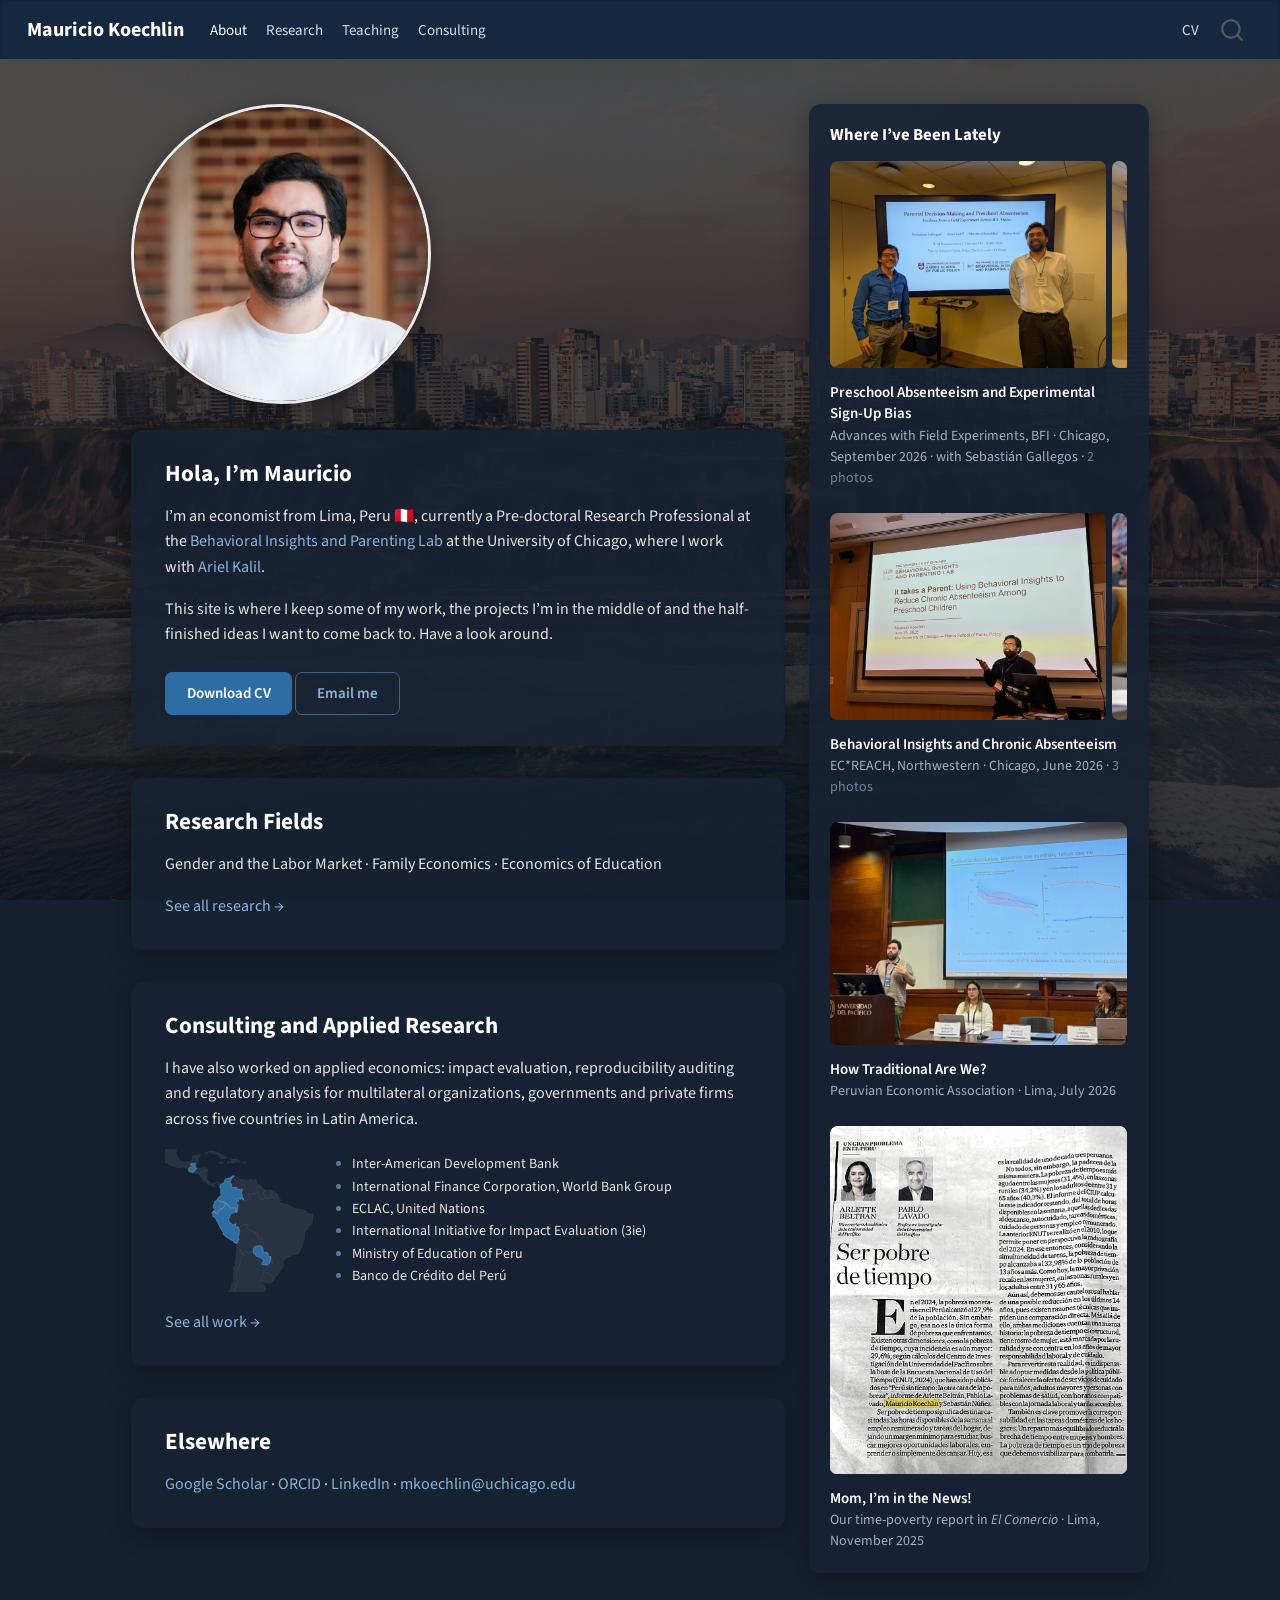
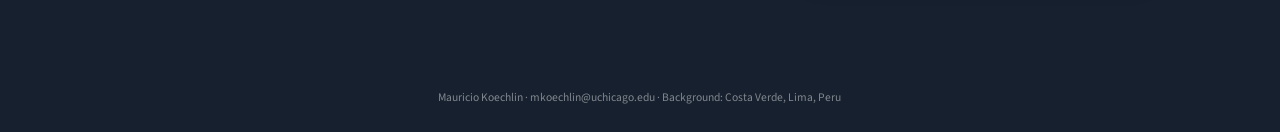
==== docs/index.html @ 6285f09a "Initial site: about, research, teaching, consulting Quarto site published from docs/. Four pages, un" ====
<!DOCTYPE html>
<html xmlns="http://www.w3.org/1999/xhtml" lang="en" xml:lang="en"><head>

<meta charset="utf-8">
<meta name="generator" content="quarto-1.9.38">

<meta name="viewport" content="width=device-width, initial-scale=1.0, user-scalable=yes">


<title>Mauricio Koechlin</title>
<style>
/* Default styles provided by pandoc.
** See https://pandoc.org/MANUAL.html#variables-for-html for config info.
*/
code{white-space: pre-wrap;}
span.smallcaps{font-variant: small-caps;}
div.columns{display: flex; gap: min(4vw, 1.5em);}
div.column{flex: auto; overflow-x: auto;}
div.hanging-indent{margin-left: 1.5em; text-indent: -1.5em;}
ul.task-list{list-style: none;}
ul.task-list li input[type="checkbox"] {
  width: 0.8em;
  margin: 0 0.8em 0.2em -1em; /* quarto-specific, see https://github.com/quarto-dev/quarto-cli/issues/4556 */ 
  vertical-align: middle;
}
</style>


<script src="site_libs/quarto-nav/quarto-nav.js"></script>
<script src="site_libs/quarto-nav/headroom.min.js"></script>
<script src="site_libs/clipboard/clipboard.min.js"></script>
<script src="site_libs/quarto-search/autocomplete.umd.js"></script>
<script src="site_libs/quarto-search/fuse.min.js"></script>
<script src="site_libs/quarto-search/quarto-search.js"></script>
<meta name="quarto:offset" content="./">
<script src="site_libs/quarto-html/quarto.js" type="module"></script>
<script src="site_libs/quarto-html/tabsets/tabsets.js" type="module"></script>
<script src="site_libs/quarto-html/popper.min.js"></script>
<script src="site_libs/quarto-html/tippy.umd.min.js"></script>
<link href="site_libs/quarto-html/tippy.css" rel="stylesheet">
<link href="site_libs/quarto-html/quarto-syntax-highlighting-dark-0a6b7249c26820e032cb0bd839ff02b1.css" rel="stylesheet" id="quarto-text-highlighting-styles">
<script src="site_libs/bootstrap/bootstrap.min.js"></script>
<link href="site_libs/bootstrap/bootstrap-icons.css" rel="stylesheet">
<link href="site_libs/bootstrap/bootstrap-e706cf80a6b3ac1a1db83b318d591a8b.min.css" rel="stylesheet" append-hash="true" id="quarto-bootstrap" data-mode="dark">
<script id="quarto-search-options" type="application/json">{
  "location": "navbar",
  "copy-button": false,
  "collapse-after": 3,
  "panel-placement": "end",
  "type": "overlay",
  "limit": 50,
  "keyboard-shortcut": [
    "f",
    "/",
    "s"
  ],
  "show-item-context": false,
  "language": {
    "search-no-results-text": "No results",
    "search-matching-documents-text": "matching documents",
    "search-copy-link-title": "Copy link to search",
    "search-hide-matches-text": "Hide additional matches",
    "search-more-match-text": "more match in this document",
    "search-more-matches-text": "more matches in this document",
    "search-clear-button-title": "Clear",
    "search-text-placeholder": "",
    "search-detached-cancel-button-title": "Cancel",
    "search-submit-button-title": "Submit",
    "search-label": "Search"
  }
}</script>


</head>

<body class="nav-fixed quarto-light">

<div id="quarto-search-results"></div>
  <header id="quarto-header" class="headroom fixed-top">
    <nav class="navbar navbar-expand-lg " data-bs-theme="dark">
      <div class="navbar-container container-fluid">
      <div class="navbar-brand-container mx-auto">
    <a class="navbar-brand" href="./index.html">
    <span class="navbar-title">Mauricio Koechlin</span>
    </a>
  </div>
            <div id="quarto-search" class="" title="Search"></div>
          <button class="navbar-toggler" type="button" data-bs-toggle="collapse" data-bs-target="#navbarCollapse" aria-controls="navbarCollapse" role="menu" aria-expanded="false" aria-label="Toggle navigation" onclick="if (window.quartoToggleHeadroom) { window.quartoToggleHeadroom(); }">
  <span class="navbar-toggler-icon"></span>
</button>
          <div class="collapse navbar-collapse" id="navbarCollapse">
            <ul class="navbar-nav navbar-nav-scroll me-auto">
  <li class="nav-item">
    <a class="nav-link active" href="./index.html" aria-current="page"> 
<span class="menu-text">About</span></a>
  </li>  
  <li class="nav-item">
    <a class="nav-link" href="./research.html"> 
<span class="menu-text">Research</span></a>
  </li>  
  <li class="nav-item">
    <a class="nav-link" href="./teaching.html"> 
<span class="menu-text">Teaching</span></a>
  </li>  
  <li class="nav-item">
    <a class="nav-link" href="./consulting.html"> 
<span class="menu-text">Consulting</span></a>
  </li>  
</ul>
            <ul class="navbar-nav navbar-nav-scroll ms-auto">
  <li class="nav-item">
    <a class="nav-link" href="./cv/Koechlin_CV.pdf" target="_blank"> 
<span class="menu-text">CV</span></a>
  </li>  
</ul>
          </div> <!-- /navcollapse -->
            <div class="quarto-navbar-tools">
</div>
      </div> <!-- /container-fluid -->
    </nav>
</header>
<!-- content -->
<div id="quarto-content" class="quarto-container page-columns page-rows-contents page-layout-full page-navbar">
<!-- sidebar -->
<!-- margin-sidebar -->
    
<!-- main -->
<main class="content column-page" id="quarto-document-content"><header id="title-block-header" class="quarto-title-block"></header>




<div class="hero-grid">
<div class="hero-main">
<p><img src="img/photo.jpg" class="avatar img-fluid"></p>
<section id="hola-im-mauricio" class="level2 card-panel">
<h2 data-anchor-id="hola-im-mauricio">Hola, I’m Mauricio</h2>
<p>I’m an economist from Lima, Peru 🇵🇪, currently a Pre-doctoral Research Professional at the <a href="https://biplab.uchicago.edu/">Behavioral Insights and Parenting Lab</a> at the University of Chicago, where I work with <a href="https://harris.uchicago.edu/directory/ariel-kalil">Ariel Kalil</a>.</p>
<p>This site is where I keep some of my work, the projects I’m in the middle of and the half-finished ideas I want to come back to. Have a look around.</p>
<div class="btn-row">
<p><a href="cv/Koechlin_CV.pdf" class="btn-main" target="_blank">Download CV</a> <a href="mailto:mkoechlin@uchicago.edu" class="btn-ghost">Email me</a></p>
</div>
</section>
<section id="research-fields" class="level2 card-panel">
<h2 data-anchor-id="research-fields">Research Fields</h2>
<p>Gender and the Labor Market · Family Economics · Economics of Education</p>
<p><a href="./research.html">See all research →</a></p>
</section>
<section id="consulting-and-applied-research" class="level2 card-panel">
<h2 data-anchor-id="consulting-and-applied-research">Consulting and Applied Research</h2>
<p>I have also worked on applied economics: impact evaluation, reproducibility auditing and regulatory analysis for multilateral organizations, governments and private firms across five countries in Latin America.</p>
<div class="map-row">
<div class="map-col">
<svg viewbox="0 0 300 291" xmlns="http://www.w3.org/2000/svg" class="map" role="img" aria-label="Latin American countries where I have worked">
<g fill="rgba(255,255,255,0.08)" stroke="rgba(255,255,255,0.15)" stroke-width="0.5"><path d="M-26.5,-29.7L-26.5,-29.7L-26.5,-29.7L-26.5,-29.7L-26.5,-29.7L-26.5,-29.7L-17.9,-29.7L-4.6,-29.7L10.4,-29.7L25.5,-29.7L34.6,-29.7L34.6,-29.7L36.1,-29.7L36.9,-29.7L38.3,-29.7L41.3,-29.7L45.8,-29.7L50.1,-29.7L53.7,-29.7L59.1,-29.7L60.6,-29.7L64.5,-29.7L68.6,-29.7L73.0,-29.7L76.5,-29.7L80.0,-29.7L80.4,-29.7L81.4,-29.7L81.2,-29.7L82.3,-29.7L83.2,-29.7L83.4,-29.7L84.3,-29.7L85.5,-29.7L86.2,-29.7L85.6,-29.7L90.2,-29.7L91.2,-29.7L92.0,-29.7L90.7,-29.7L88.7,-29.7L87.7,-29.7L87.6,-29.7L88.1,-29.7L89.6,-29.7L90.7,-29.7L95.8,-29.7L100.4,-29.7L106.1,-29.7L106.2,-29.7L105.8,-29.7L105.1,-29.7L107.1,-29.7L111.5,-29.7L115.5,-29.7L116.9,-29.7L117.5,-29.7L122.1,-29.7L124.1,-29.7L130.8,-29.7L138.9,-29.7L139.4,-29.7L140.8,-29.7L142.7,-29.7L144.2,-29.7L145.6,-29.7L149.0,-29.7L150.4,-29.7L153.4,-29.7L155.3,-29.7L155.3,-29.7L158.2,-29.7L159.0,-29.7L154.3,-29.7L149.7,-29.7L145.1,-29.7L142.7,-29.7L142.0,-29.7L141.9,-29.7L143.4,-29.7L145.2,-29.7L144.8,-29.7L146.1,-29.7L145.7,-29.7L142.8,-29.7L140.6,-29.7L137.4,-29.7L135.5,-29.7L132.9,-29.7L129.2,-29.7L135.7,-29.7L137.0,-29.7L130.8,-29.7L128.0,-29.7L128.2,-29.7L126.8,-29.7L128.1,-29.7L127.2,-29.7L123.9,-29.7L123.6,-29.7L122.6,-29.7L121.2,-29.7L122.1,-29.7L123.2,-29.7L123.3,-29.7L121.9,-29.7L119.4,-29.7L119.0,-29.7L120.3,-29.7L118.1,-29.7L117.6,-29.7L116.7,-29.7L117.7,-29.7L114.8,-29.7L117.8,-29.7L118.0,-29.7L119.2,-29.7L119.7,-29.7L120.3,-29.7L117.5,-29.7L113.0,-29.7L110.1,-29.7L107.8,-29.7L105.6,-29.7L105.0,-29.7L100.1,-29.7L97.7,-29.7L95.6,-29.7L94.9,-29.7L95.7,-29.7L97.1,-25.6L99.1,-22.0L99.1,-19.8L101.2,-14.1L101.1,-10.7L100.9,-8.8L99.8,-5.9L98.5,-5.2L96.3,-5.8L95.6,-8.0L93.9,-9.1L91.6,-13.3L89.5,-17.1L88.9,-19.1L89.8,-22.4L88.5,-25.2L85.1,-29.4L83.4,-29.7L78.9,-27.9L78.1,-28.1L76.0,-29.7L73.2,-29.7L68.2,-29.7L64.3,-29.7L61.0,-29.7L59.1,-29.7L59.9,-29.2L59.9,-27.1L60.8,-26.1L60.0,-25.5L58.3,-26.2L56.7,-25.3L53.5,-25.4L50.2,-28.1L46.3,-27.5L43.1,-28.6L40.4,-28.3L36.7,-27.1L32.6,-23.3L28.3,-21.2L25.9,-18.8L24.8,-16.6L24.8,-13.1L25.0,-10.8L25.9,-9.1L24.1,-9.0L21.0,-10.0L17.6,-11.6L16.3,-13.9L15.4,-17.3L12.8,-20.2L11.2,-23.1L9.0,-26.6L5.9,-28.6L2.3,-28.5L-0.5,-24.5L-4.1,-26.0L-6.4,-27.6L-7.5,-29.7L-9.0,-29.7L-11.6,-29.7L-13.9,-29.7L-15.5,-29.7L-23.1,-29.7L-23.1,-29.7L-26.5,-29.7L-26.5,-29.7L-26.5,-29.7L-26.5,-29.7L-26.5,-29.7L-26.5,-29.7L-26.5,-29.7L-26.5,-29.7L-26.5,-29.7L-26.5,-29.7L-26.5,-29.7L-26.5,-29.7L-26.5,-29.7L-26.5,-29.7L-26.5,-29.7L-26.5,-29.7L-26.5,-29.7L-26.5,-29.7L-26.5,-29.7L-26.5,-29.7L-26.5,-29.7L-26.5,-29.7L-26.5,-29.7L-26.5,-29.7L-26.5,-29.7L-26.5,-29.7L-26.5,-29.7L-26.5,-29.7L-26.5,-29.7L-26.5,-29.7L-26.5,-29.7L-26.5,-29.7L-26.5,-29.7L-26.5,-29.7L-26.5,-29.7L-26.5,-29.7L-26.5,-29.7L-26.5,-29.7Z"></path><path d="M200.2,249.1L199.1,253.2L197.9,258.5L197.9,263.7L197.0,264.9L196.6,268.3L196.3,271.1L201.9,275.7L201.3,279.4L204.1,281.8L203.9,284.5L199.6,291.6L193.1,294.7L184.2,295.8L179.4,295.3L180.3,298.7L179.4,303.0L180.2,305.9L177.6,307.9L173.1,308.7L168.8,306.6L167.1,308.1L167.7,314.0L170.7,315.8L173.1,313.9L174.4,317.0L170.4,318.9L166.8,322.6L166.2,325.7L165.2,325.7L161.0,325.7L157.5,325.7L156.3,325.7L160.6,325.7L164.8,325.7L163.3,325.7L158.1,325.7L155.2,325.7L151.2,325.7L149.4,325.7L150.8,325.7L153.8,325.7L151.9,325.7L147.8,325.7L137.1,325.7L135.3,325.7L135.4,325.7L132.5,325.7L130.9,325.7L130.5,325.7L133.9,325.7L135.3,325.7L134.8,325.7L137.1,325.7L138.7,325.7L138.3,325.7L140.2,325.7L139.7,325.7L137.7,325.7L139.1,324.4L137.1,322.1L136.1,315.2L137.9,314.0L137.1,306.8L138.2,300.9L139.4,295.8L142.0,293.7L140.7,288.2L140.6,283.2L144.0,279.6L143.9,275.1L146.4,269.8L146.4,264.9L145.3,264.0L143.2,255.0L145.9,249.7L145.5,244.8L147.1,240.2L150.0,235.5L153.1,232.4L151.8,230.5L152.7,228.9L152.6,220.8L157.4,218.4L158.9,213.4L158.4,212.2L162.0,207.9L167.8,209.0L170.4,212.5L172.1,208.6L177.1,208.8L177.9,209.8L186.0,217.7L189.6,218.4L195.0,222.0L199.5,223.9L200.1,226.0L195.8,233.5L200.3,234.9L205.2,235.6L208.7,234.8L212.7,231.0L213.4,226.7L215.6,225.8L217.8,228.6L217.7,232.5L214.0,235.3L211.0,237.3L206.1,242.2L200.2,249.1Z"></path><path d="M147.4,187.9L149.6,191.1L150.1,194.4L152.5,196.4L151.1,201.0L153.4,206.3L155.2,212.8L158.4,212.2L158.9,213.4L157.4,218.4L152.6,220.8L152.7,228.9L151.8,230.5L153.1,232.4L150.0,235.5L147.1,240.2L145.5,244.8L145.9,249.7L143.2,255.0L145.3,264.0L146.4,264.9L146.4,269.8L143.9,275.1L144.0,279.6L140.6,283.2L140.7,288.2L142.0,293.7L139.4,295.8L138.2,300.9L137.1,306.8L137.9,314.0L136.1,315.2L137.1,322.1L139.1,324.4L137.7,325.7L139.7,325.7L140.2,325.7L138.3,325.7L138.7,325.7L137.1,325.7L134.8,325.7L135.3,325.7L133.9,325.7L130.5,325.7L130.9,325.7L132.5,325.7L135.4,325.7L135.3,325.7L137.1,325.7L147.8,325.7L151.9,325.7L148.0,325.7L145.8,325.7L141.9,325.7L141.1,325.7L139.3,325.7L134.3,325.7L129.3,325.7L129.3,325.7L123.8,325.7L122.4,325.7L123.6,325.7L121.4,325.7L120.8,325.7L122.7,325.7L127.4,325.7L120.7,325.7L124.9,325.7L126.4,325.7L131.3,325.7L133.6,315.9L130.6,314.4L129.3,321.9L126.5,321.0L127.9,312.4L129.4,301.6L131.4,297.7L130.1,292.2L129.8,285.9L131.6,285.7L134.3,276.9L137.4,268.3L139.2,260.5L138.2,252.7L139.5,248.5L139.0,242.2L141.6,236.1L142.4,226.5L143.8,216.5L145.2,205.8L144.9,198.1L143.9,191.5L146.2,190.3L147.4,187.9Z"></path><path d="M138.0,20.4L138.4,22.9L138.1,24.7L137.0,25.5L138.1,26.9L138.1,28.2L135.1,27.4L133.0,27.7L130.3,27.4L128.3,28.2L125.9,26.8L126.3,25.3L130.4,25.9L133.7,26.3L135.3,25.3L133.3,23.2L133.3,21.5L130.5,20.7L131.5,19.4L134.2,19.6L138.0,20.4Z"></path><path d="M138.1,28.2L138.1,26.9L137.0,25.5L138.1,24.7L138.4,22.9L138.0,20.4L138.6,19.6L142.0,19.6L144.6,20.8L145.8,20.7L146.6,22.3L149.0,22.3L148.9,23.6L150.8,23.8L153.0,25.5L151.4,27.4L149.3,26.4L147.2,26.6L145.8,26.4L145.0,27.2L143.3,27.5L142.6,26.4L141.2,27.1L139.4,30.2L138.3,29.5L138.1,28.2Z"></path><path d="M106.0,-13.6L108.0,-14.0L111.0,-13.9L111.1,-12.6L106.3,-11.8L106.0,-13.6Z"></path><path d="M111.2,-14.9L114.7,-12.6L113.9,-9.1L113.1,-9.8L113.2,-12.3L111.2,-14.3L111.2,-14.9Z"></path><path d="M109.5,-5.9L110.8,-5.7L112.3,-1.6L112.3,1.2L111.3,1.4L110.1,-1.4L108.5,-2.8L109.5,-5.9Z"></path><path d="M-26.5,-29.7L-26.5,-29.7L-26.5,-29.7L-26.5,-29.7L-26.5,-29.7L-26.5,-29.7L-26.5,-29.7L-23.1,-29.7L-23.1,-29.7L-15.5,-29.7L-13.9,-29.7L-11.6,-29.7L-9.0,-29.7L-7.5,-29.7L-6.4,-27.6L-4.1,-26.0L-0.5,-24.5L2.3,-28.5L5.9,-28.6L9.0,-26.6L11.2,-23.1L12.8,-20.2L15.4,-17.3L16.3,-13.9L17.6,-11.6L21.0,-10.0L24.1,-9.0L25.9,-9.1L24.1,-4.8L23.4,-1.3L23.0,5.1L22.6,7.5L23.4,10.1L24.8,12.4L25.6,16.0L28.6,19.5L29.6,22.2L31.3,24.5L36.0,25.8L37.8,27.7L41.7,26.4L45.1,25.9L48.4,25.1L51.1,24.3L53.9,22.4L55.0,19.7L55.4,15.7L56.1,14.3L59.1,13.1L63.8,12.0L67.7,12.2L70.4,11.8L71.4,12.8L71.3,15.0L68.9,17.8L67.8,20.7L68.7,21.5L68.0,23.5L66.9,27.2L65.8,26.0L64.9,26.0L64.0,26.1L62.4,28.9L61.6,28.4L61.1,28.6L61.1,29.3L57.1,29.2L52.9,29.2L52.9,31.8L50.9,31.8L52.6,33.4L54.2,34.4L54.7,35.4L55.4,35.7L55.3,37.3L49.6,37.3L47.5,41.0L48.1,41.9L47.6,43.0L47.5,44.3L42.5,39.4L40.3,37.9L36.7,36.7L34.2,37.0L30.6,38.7L28.4,39.2L25.3,38.0L22.0,37.1L17.9,35.0L14.6,34.4L9.6,32.2L5.9,30.0L4.8,28.8L2.3,28.5L-2.2,27.0L-4.0,24.9L-8.8,22.2L-11.0,19.3L-12.1,17.0L-10.6,16.5L-11.0,15.2L-10.0,14.0L-10.0,12.3L-11.5,10.2L-11.9,8.3L-13.4,5.9L-17.2,1.1L-21.7,-2.7L-23.8,-5.7L-26.5,-7.7L-26.5,-8.9L-26.5,-11.9L-26.5,-13.1L-26.5,-15.5L-26.5,-18.9L-26.5,-19.3L-26.5,-22.0L-26.5,-24.4L-26.5,-26.0L-26.5,-29.7L-26.5,-29.7L-26.5,-29.7L-26.5,-29.7L-26.5,-29.7L-26.5,-29.7L-26.5,-29.7L-26.5,-29.7L-26.5,-29.7L-26.5,-28.5L-26.5,-25.0L-26.5,-23.8L-26.5,-23.4L-26.5,-21.7L-26.5,-21.8L-26.5,-18.5L-26.5,-17.3L-26.5,-15.5L-26.5,-13.0L-26.5,-8.4L-26.5,-6.3L-26.5,-4.0L-26.5,-1.4L-26.5,-1.3L-26.5,0.9L-26.5,3.1L-26.5,3.9L-26.5,5.7L-26.5,5.7L-26.5,2.7L-26.5,-0.0L-26.5,-2.3L-26.5,-3.6L-26.5,-7.1L-26.5,-9.8L-26.5,-11.3L-26.5,-13.5L-26.5,-12.9L-26.5,-14.2L-26.5,-15.4L-26.5,-18.3L-26.5,-18.6L-26.5,-18.3L-26.5,-20.2L-26.5,-22.5L-26.5,-26.1L-26.5,-27.5L-26.5,-29.7L-26.5,-29.7L-26.5,-29.7L-26.5,-29.7Z"></path><path d="M200.2,249.1L203.0,248.5L207.5,252.5L209.1,252.3L213.7,255.6L217.1,258.5L219.7,262.1L217.7,264.6L218.9,267.6L217.0,270.9L212.0,273.9L208.8,272.8L206.4,273.4L202.3,271.1L199.3,271.3L196.6,268.3L197.0,264.9L197.9,263.7L197.9,258.5L199.1,253.2L200.2,249.1Z"></path><path d="M218.9,267.6L217.7,264.6L219.7,262.1L217.1,258.5L213.7,255.6L209.1,252.3L207.5,252.5L203.0,248.5L200.2,249.1L206.1,242.2L211.0,237.3L214.0,235.3L217.7,232.5L217.8,228.6L215.6,225.8L213.4,226.7L214.3,223.9L214.9,221.0L214.9,218.3L213.3,217.5L211.6,218.2L210.0,218.0L209.5,216.2L209.1,211.8L208.2,210.4L205.3,209.1L203.5,210.0L198.8,209.1L199.1,202.7L197.8,200.0L199.2,199.1L198.8,196.4L200.0,194.3L200.7,190.7L199.7,187.8L197.3,186.5L196.8,184.7L197.5,182.0L189.0,181.8L187.3,176.5L188.6,176.4L188.5,174.5L187.7,173.1L187.5,170.5L184.9,169.1L182.1,169.2L180.3,167.9L177.3,167.0L175.6,165.3L170.7,164.5L165.9,160.5L166.2,157.5L165.7,155.8L166.2,152.4L160.4,153.2L158.1,154.8L154.2,156.7L153.2,158.0L150.9,158.1L147.7,157.7L145.2,158.5L143.2,158.0L143.5,151.2L139.8,153.8L135.9,153.7L134.3,151.3L131.4,151.1L132.3,149.1L129.8,146.4L128.0,142.4L129.2,141.6L129.2,139.7L131.8,138.4L131.4,136.0L132.5,134.5L132.8,132.4L137.9,129.4L141.5,128.6L142.1,127.9L146.1,128.1L148.0,116.0L148.1,114.1L147.5,111.5L145.5,109.9L145.5,106.7L148.0,106.0L148.9,106.5L149.0,104.8L146.5,104.3L146.4,101.6L155.0,101.7L156.5,100.1L157.7,101.5L158.5,104.1L159.4,103.6L161.8,105.9L165.2,105.6L166.1,104.3L169.4,103.3L171.2,102.5L171.7,100.7L174.8,99.4L174.6,98.5L170.9,98.1L170.3,95.3L170.4,92.4L168.5,91.2L169.3,90.8L172.6,91.4L176.1,92.5L177.3,91.4L180.5,90.7L185.4,89.1L187.1,87.4L186.5,86.1L188.8,86.0L189.8,87.0L189.2,88.9L190.7,89.6L191.7,91.6L190.5,93.2L189.8,97.0L190.9,99.2L191.3,101.2L194.0,103.3L196.1,103.5L196.6,102.7L198.0,102.5L200.0,101.7L201.5,100.5L203.9,100.9L205.0,100.7L207.4,101.1L207.8,100.2L207.0,99.3L207.5,98.0L209.3,98.4L211.3,98.0L213.9,98.9L215.8,99.8L217.2,98.6L218.1,98.8L218.7,100.1L220.9,99.7L222.5,98.1L223.9,94.8L226.5,90.8L228.0,90.6L229.1,93.0L231.6,100.7L233.9,101.5L234.1,104.5L230.7,108.1L232.1,109.5L239.9,110.2L240.1,114.6L243.4,111.7L249.0,113.3L256.3,116.0L258.5,118.6L257.7,121.0L262.9,119.6L271.4,122.0L278.0,121.8L284.6,125.5L290.2,130.4L293.6,131.7L297.4,131.9L299.0,133.3L300.5,138.9L301.2,141.6L299.4,149.0L297.2,151.9L291.0,158.1L288.2,163.2L284.9,167.1L283.8,167.2L282.6,170.6L282.9,179.1L281.6,186.2L281.2,189.3L279.8,191.1L279.0,197.3L274.5,203.5L273.8,208.4L270.2,210.4L269.2,213.3L264.4,213.3L257.4,215.1L254.3,217.3L249.4,218.7L244.2,222.5L240.5,227.4L239.8,231.0L240.6,233.8L239.7,238.8L238.7,241.3L235.6,244.0L230.7,253.0L226.9,257.1L223.9,259.5L221.9,264.5L218.9,267.6Z"></path><path d="M147.7,157.7L150.9,158.1L153.2,158.0L154.2,156.7L158.1,154.8L160.4,153.2L166.2,152.4L165.7,155.8L166.2,157.5L165.9,160.5L170.7,164.5L175.6,165.3L177.3,167.0L180.3,167.9L182.1,169.2L184.9,169.1L187.5,170.5L187.7,173.1L188.5,174.5L188.6,176.4L187.3,176.5L189.0,181.8L197.5,182.0L196.8,184.7L197.3,186.5L199.7,187.8L200.7,190.7L200.0,194.3L198.8,196.4L199.2,199.1L197.8,200.0L197.7,198.6L193.6,196.2L189.5,196.1L181.8,197.5L179.7,201.6L179.6,204.2L177.9,209.8L177.1,208.8L172.1,208.6L170.4,212.5L167.8,209.0L162.0,207.9L158.4,212.2L155.2,212.8L153.4,206.3L151.1,201.0L152.5,196.4L150.1,194.4L149.6,191.1L147.4,187.9L150.2,182.9L148.3,179.1L149.3,177.5L148.5,175.9L150.2,173.6L150.3,169.7L150.5,166.5L151.5,165.0L147.7,157.7Z"></path><path d="M113.1,70.7L112.6,71.4L113.6,74.0L112.8,75.3L111.4,75.0L110.8,77.2L109.3,75.9L108.4,73.5L109.5,72.3L108.4,72.0L107.5,70.5L105.4,69.3L103.4,69.6L102.5,71.1L100.7,72.2L99.8,72.4L99.3,73.3L101.5,75.7L100.2,76.3L99.6,77.0L97.6,77.2L96.8,74.5L96.2,75.3L94.8,75.0L93.9,73.2L92.1,72.9L90.9,72.4L89.0,72.4L88.9,73.4L88.4,72.7L88.6,71.8L89.0,70.9L88.8,70.1L89.5,69.6L88.6,68.9L88.5,67.1L90.2,66.7L91.8,68.3L91.7,69.3L93.5,69.5L93.9,69.1L95.1,70.2L97.3,69.9L99.2,68.8L101.8,67.9L103.4,66.5L105.8,66.8L105.6,67.2L108.1,67.4L110.0,68.1L111.5,69.5L113.1,70.7Z"></path><path d="M90.2,66.7L88.5,67.1L88.6,68.9L89.5,69.6L88.8,70.1L89.0,70.9L88.6,71.8L88.4,72.7L86.0,71.7L85.1,70.8L85.6,70.0L85.4,69.0L84.2,68.0L82.5,67.1L81.0,66.5L80.7,65.2L79.5,64.4L79.8,65.7L78.9,66.8L77.9,65.5L76.5,65.1L75.9,64.2L75.9,62.8L76.5,61.4L75.3,60.8L76.3,59.9L76.9,59.3L79.8,60.5L80.9,59.9L82.3,60.3L83.0,61.2L84.3,61.5L85.3,60.6L86.5,63.0L88.2,64.8L90.2,66.7Z"></path><path d="M85.3,60.6L84.3,61.5L83.0,61.2L82.3,60.3L80.9,59.9L79.8,60.5L76.9,59.3L76.3,59.9L74.7,58.5L72.7,56.7L71.7,55.1L69.8,53.7L67.6,51.7L68.1,51.0L68.9,51.7L69.2,51.3L70.6,51.2L71.1,50.1L71.8,50.1L71.7,47.8L72.7,47.7L73.6,47.8L74.6,46.6L75.9,47.5L76.3,46.9L77.1,46.4L78.7,45.1L78.8,44.2L79.2,44.2L79.7,43.1L80.2,43.0L81.0,43.7L81.8,43.9L82.8,43.3L83.9,43.3L85.5,42.7L86.1,42.1L87.6,42.2L87.2,42.6L87.0,43.7L87.4,45.3L86.4,46.9L85.9,48.7L85.8,50.7L86.0,51.9L86.1,53.9L85.5,54.3L85.1,56.3L85.4,57.5L84.5,58.6L84.7,59.8L85.3,60.6Z"></path><path d="M87.6,42.2L86.1,42.1L85.5,42.7L83.9,43.3L82.8,43.3L81.8,43.9L81.0,43.7L80.2,43.0L79.7,43.1L79.2,44.2L78.8,44.2L78.7,45.1L77.1,46.4L76.3,46.9L75.9,47.5L74.6,46.6L73.6,47.8L72.7,47.7L71.7,47.8L71.8,50.1L71.1,50.1L70.6,51.2L69.2,51.3L68.4,49.9L67.1,49.5L67.4,47.7L66.8,47.2L65.9,46.9L64.0,47.4L63.8,46.8L62.5,46.1L61.5,45.2L60.2,44.8L61.1,43.6L60.8,42.8L61.1,41.9L63.2,40.6L65.2,38.8L65.6,39.0L66.6,38.2L67.9,38.2L68.3,38.5L69.0,38.3L71.0,38.7L73.1,38.6L74.5,38.1L75.0,37.6L76.4,37.8L77.5,38.1L78.6,38.0L79.5,37.6L81.5,38.3L82.2,38.4L83.5,39.2L84.8,40.2L86.4,40.9L87.6,42.2Z"></path><path d="M60.2,44.8L61.5,45.2L62.5,46.1L63.8,46.8L64.0,47.4L65.9,46.9L66.8,47.2L67.4,47.7L67.1,49.5L66.6,50.6L64.0,50.5L62.5,50.1L60.6,49.2L58.2,48.9L56.9,47.9L57.1,47.3L58.6,46.1L59.4,45.6L59.2,45.1L60.2,44.8Z"></path><path d="M61.1,29.3L61.1,28.6L61.6,28.4L62.4,28.9L64.0,26.1L64.9,26.0L64.9,26.7L65.7,26.8L65.6,28.0L64.9,30.0L65.3,30.7L64.8,32.4L65.1,32.8L64.6,35.2L63.7,36.4L62.9,36.5L62.1,38.1L60.8,38.1L61.1,32.9L61.1,29.3Z"></path><path d="M186.5,86.1L187.1,87.4L185.4,89.1L180.5,90.7L177.3,91.4L176.1,92.5L172.6,91.4L169.3,90.8L168.5,91.2L170.4,92.4L170.3,95.3L170.9,98.1L174.6,98.5L174.8,99.4L171.7,100.7L171.2,102.5L169.4,103.3L166.1,104.3L165.2,105.6L161.8,105.9L159.4,103.6L158.0,99.2L156.9,97.6L155.3,96.7L157.5,94.5L157.3,93.5L156.1,92.2L155.2,89.2L155.5,86.1L156.5,84.6L157.3,82.2L155.8,81.4L153.2,81.9L150.1,81.7L148.3,82.2L145.2,78.3L142.6,77.8L136.9,78.2L135.9,76.6L134.8,76.3L134.6,75.3L135.2,73.7L134.8,71.9L133.9,70.9L133.3,68.9L131.0,68.6L132.2,66.0L132.8,62.8L134.1,61.1L135.8,59.8L136.9,57.6L139.7,56.8L139.6,57.9L137.0,58.4L138.4,60.4L138.4,62.8L136.4,65.4L138.1,68.9L140.0,68.6L141.0,65.4L139.6,63.8L139.4,60.4L144.9,58.6L144.3,56.5L145.8,55.1L147.4,58.2L150.5,58.3L153.4,60.8L153.6,62.3L157.5,62.3L162.2,61.9L164.8,63.9L168.1,64.4L170.6,63.0L170.7,61.9L176.1,61.6L181.4,61.6L177.7,62.9L179.2,65.0L182.7,65.3L186.0,67.5L186.7,71.1L189.0,71.0L190.8,72.1L187.3,74.7L186.9,76.3L188.4,78.0L187.3,78.8L184.6,79.5L184.7,81.6L183.5,82.8L186.5,86.1Z"></path><path d="M205.0,100.7L203.9,100.9L201.5,100.5L200.0,101.7L198.0,102.5L196.6,102.7L196.1,103.5L194.0,103.3L191.3,101.2L190.9,99.2L189.8,97.0L190.5,93.2L191.7,91.6L190.7,89.6L189.2,88.9L189.8,87.0L188.8,86.0L186.5,86.1L183.5,82.8L184.7,81.6L184.6,79.5L187.3,78.8L188.4,78.0L186.9,76.3L187.3,74.7L190.8,72.1L193.7,73.7L196.4,76.6L196.5,78.9L198.2,79.0L200.5,81.2L202.3,82.7L201.6,86.7L198.9,87.9L199.1,88.9L198.3,91.2L200.3,94.4L201.7,94.4L202.3,96.9L205.0,100.7Z"></path><path d="M213.9,98.9L211.3,98.0L209.3,98.4L207.5,98.0L207.0,99.3L207.8,100.2L207.4,101.1L205.0,100.7L202.3,96.9L201.7,94.4L200.3,94.4L198.3,91.2L199.1,88.9L198.9,87.9L201.6,86.7L202.3,82.7L207.6,83.6L208.1,82.8L211.6,82.5L216.4,83.7L214.1,87.5L214.4,90.5L216.1,93.1L215.4,95.0L215.0,97.1L213.9,98.9Z"></path><path d="M226.5,90.8L223.9,94.8L222.5,98.1L220.9,99.7L218.7,100.1L218.1,98.8L217.2,98.6L215.8,99.8L213.9,98.9L215.0,97.1L215.4,95.0L216.1,93.1L214.4,90.5L214.1,87.5L216.4,83.7L217.9,84.2L221.1,85.2L225.8,89.0L226.5,90.8Z"></path><path d="M162.0,26.0L164.2,26.4L165.0,27.3L163.9,28.5L160.6,28.5L158.0,28.6L157.8,26.6L158.4,26.0L162.0,26.0Z"></path><path d="M112.2,26.1L115.2,26.5L117.5,27.6L118.2,28.9L115.1,29.0L113.8,29.8L111.3,29.0L108.8,27.3L109.3,26.3L111.2,25.9L112.2,26.1Z"></path><path d="M91.5,3.9L95.3,4.2L98.7,4.3L102.9,5.9L104.6,7.7L108.8,7.1L110.3,8.3L114.1,11.2L116.8,13.3L118.3,13.3L120.9,14.2L120.6,15.6L123.8,15.8L127.2,17.7L126.6,18.8L123.7,19.4L120.7,19.6L117.7,19.3L111.4,19.7L114.3,17.1L112.5,15.9L109.7,15.6L108.2,14.2L107.1,11.5L104.6,11.7L100.5,10.4L99.2,9.4L93.4,8.7L91.9,7.7L93.6,6.5L89.2,6.3L86.1,8.8L84.2,8.9L83.6,10.0L81.4,10.5L79.5,10.1L81.9,8.6L82.8,6.9L84.8,5.8L87.1,4.9L90.4,4.4L91.5,3.9Z"></path><path d="M182.3,61.4L184.8,60.8L185.8,60.9L185.6,64.3L181.9,64.8L181.1,64.4L182.4,63.1L182.3,61.4Z"></path></g><g fill="#2d6da4" stroke="#8ab4d8" stroke-width="0.8"><path d="M146.1,128.1L142.1,127.9L141.5,128.6L137.9,129.4L132.8,132.4L132.5,134.5L131.4,136.0L131.8,138.4L129.2,139.7L129.2,141.6L128.0,142.4L129.8,146.4L132.3,149.1L131.4,151.1L134.3,151.3L135.9,153.7L139.8,153.8L143.5,151.2L143.2,158.0L145.2,158.5L147.7,157.7L151.5,165.0L150.5,166.5L150.3,169.7L150.2,173.6L148.5,175.9L149.3,177.5L148.3,179.1L150.2,182.9L147.4,187.9L146.2,190.3L143.9,191.5L139.5,188.8L139.1,186.9L130.4,182.3L122.5,177.3L119.1,174.5L117.2,170.7L118.0,169.4L114.2,163.5L109.9,155.2L105.7,146.3L103.9,144.2L102.5,140.9L99.1,138.0L96.0,136.2L97.4,134.3L95.2,130.0L96.6,126.9L100.1,124.2L100.7,126.0L99.4,127.0L99.5,128.7L101.3,128.3L103.1,128.8L105.0,131.0L107.5,129.2L108.3,126.2L111.0,122.4L116.3,120.6L121.1,116.0L122.5,113.1L121.9,109.8L123.1,109.4L126.0,111.5L127.4,113.5L129.4,114.7L132.0,119.3L135.3,119.9L137.8,118.7L139.4,119.5L142.0,119.1L145.4,121.1L142.5,125.6L143.8,125.8L146.1,128.1Z"></path><path d="M159.4,103.6L158.5,104.1L157.7,101.5L156.5,100.1L155.0,101.7L146.4,101.6L146.5,104.3L149.0,104.8L148.9,106.5L148.0,106.0L145.5,106.7L145.5,109.9L147.5,111.5L148.1,114.1L148.0,116.0L146.1,128.1L143.8,125.8L142.5,125.6L145.4,121.1L142.0,119.1L139.4,119.5L137.8,118.7L135.3,119.9L132.0,119.3L129.4,114.7L127.4,113.5L126.0,111.5L123.1,109.4L121.9,109.8L120.0,108.7L117.8,107.3L116.6,108.0L112.8,107.4L111.8,105.5L110.9,105.5L106.5,103.0L105.9,101.7L107.6,101.3L107.4,99.1L108.4,97.5L110.6,97.2L112.5,94.4L114.1,92.1L112.5,91.1L113.3,88.5L112.4,84.5L113.3,83.3L112.6,79.5L110.8,77.2L111.4,75.0L112.8,75.3L113.6,74.0L112.6,71.4L113.1,70.7L115.4,70.9L118.7,67.7L120.6,67.3L120.6,65.8L121.4,62.0L123.9,59.9L126.7,59.8L127.1,58.9L130.5,59.3L134.0,57.0L135.7,56.0L137.8,53.8L139.4,54.1L140.6,55.3L139.7,56.8L136.9,57.6L135.8,59.8L134.1,61.1L132.8,62.8L132.2,66.0L131.0,68.6L133.3,68.9L133.9,70.9L134.8,71.9L135.2,73.7L134.6,75.3L134.8,76.3L135.9,76.6L136.9,78.2L142.6,77.8L145.2,78.3L148.3,82.2L150.1,81.7L153.2,81.9L155.8,81.4L157.3,82.2L156.5,84.6L155.5,86.1L155.2,89.2L156.1,92.2L157.3,93.5L157.5,94.5L155.3,96.7L156.9,97.6L158.0,99.2L159.4,103.6Z"></path><path d="M47.5,44.3L47.6,43.0L48.1,41.9L47.5,41.0L49.6,37.3L55.3,37.3L55.4,35.7L54.7,35.4L54.2,34.4L52.6,33.4L50.9,31.8L52.9,31.8L52.9,29.2L57.1,29.2L61.1,29.3L61.1,32.9L60.8,38.1L62.1,38.1L63.5,38.9L63.9,38.3L65.2,38.8L63.2,40.6L61.1,41.9L60.8,42.8L61.1,43.6L60.2,44.8L59.2,45.1L59.4,45.6L58.6,46.1L57.1,47.3L56.9,47.9L54.7,47.1L51.9,47.1L49.9,46.2L47.5,44.3Z"></path><path d="M121.9,109.8L122.5,113.1L121.1,116.0L116.3,120.6L111.0,122.4L108.3,126.2L107.5,129.2L105.0,131.0L103.1,128.8L101.3,128.3L99.5,128.7L99.4,127.0L100.7,126.0L100.1,124.2L102.5,120.9L101.5,118.9L99.8,121.0L97.2,119.0L98.1,117.8L97.4,113.8L98.9,113.1L99.7,110.4L101.4,107.5L101.1,105.7L103.5,104.8L106.5,103.0L110.9,105.5L111.8,105.5L112.8,107.4L116.6,108.0L117.8,107.3L120.0,108.7L121.9,109.8Z"></path><path d="M197.8,200.0L199.1,202.7L198.8,209.1L203.5,210.0L205.3,209.1L208.2,210.4L209.1,211.8L209.5,216.2L210.0,218.0L211.6,218.2L213.3,217.5L214.9,218.3L214.9,221.0L214.3,223.9L213.4,226.7L212.7,231.0L208.7,234.8L205.2,235.6L200.3,234.9L195.8,233.5L200.1,226.0L199.5,223.9L195.0,222.0L189.6,218.4L186.0,217.7L177.9,209.8L179.6,204.2L179.7,201.6L181.8,197.5L189.5,196.1L193.6,196.2L197.7,198.6L197.8,200.0Z"></path></g>
</svg>
</div>
<div class="org-col">
<ul>
<li>
Inter-American Development Bank
</li>
<li>
International Finance Corporation, World Bank Group
</li>
<li>
ECLAC, United Nations
</li>
<li>
International Initiative for Impact Evaluation (3ie)
</li>
<li>
Ministry of Education of Peru
</li>
<li>
Banco de Crédito del Perú
</li>
</ul>
</div>
</div>
<p><a href="./consulting.html">See all work →</a></p>
</section>
<section id="elsewhere" class="level2 card-panel">
<h2 data-anchor-id="elsewhere">Elsewhere</h2>
<p><a href="https://scholar.google.com/citations?user=v-VEC58AAAAJ">Google Scholar</a> · <a href="https://orcid.org/0009-0007-8430-5408">ORCID</a> · <a href="https://www.linkedin.com/in/mauriciokoechlin">LinkedIn</a> · <a href="mailto:mkoechlin@uchicago.edu">mkoechlin@uchicago.edu</a></p>
</section>
</div>
<div class="hero-side">
<section id="where-ive-been-lately" class="level2 card-panel">
<h2 data-anchor-id="where-ive-been-lately">Where I’ve Been Lately</h2>
<div class="trip">
<div class="slides">
<p><img src="img/conf/gallegos.jpg" class="img-fluid"> <img src="img/conf/afe-talk.jpg" class="img-fluid"></p>
</div>
<p><span class="tname">Preschool Absenteeism and Experimental Sign-Up Bias</span> <span class="twhere">Advances with Field Experiments, BFI · Chicago, September 2026 · with Sebastián Gallegos · <span class="tcount">2 photos</span></span></p>
</div>
<div class="trip">
<div class="slides">
<p><img src="img/conf/ecreach-talk.jpg" class="img-fluid"> <img src="img/conf/ecreach-audience.jpg" class="img-fluid"> <img src="img/conf/ecreach-banner.jpg" class="img-fluid"></p>
</div>
<p><span class="tname">Behavioral Insights and Chronic Absenteeism</span> <span class="twhere">EC*REACH, Northwestern · Chicago, June 2026 · <span class="tcount">3 photos</span></span></p>
</div>
<div class="trip">
<div class="slides one">
<p><img src="img/conf/pea-lima.jpg" class="img-fluid"></p>
</div>
<p><span class="tname">How Traditional Are We?</span> <span class="twhere">Peruvian Economic Association · Lima, July 2026</span></p>
</div>
<div class="trip">
<div class="slides one doc">
<p><a href="https://elcomercio.pe/opinion/colaboradores/ser-pobre-de-tiempo-por-arlette-beltran-y-pablo-lavado-la-pobreza-de-tiempo-en-el-peru-noticia/"><img src="img/conf/prensa-tiempo.jpg" class="img-fluid"></a></p>
</div>
<p><span class="tname">Mom, I’m in the News!</span> <span class="twhere">Our time-poverty report in <em>El Comercio</em> · Lima, November 2025</span></p>
</div>
</section>
</div>
</div>



</main> <!-- /main -->
<script id="quarto-html-after-body" type="application/javascript">
  window.document.addEventListener("DOMContentLoaded", function (event) {
    const isCodeAnnotation = (el) => {
      for (const clz of el.classList) {
        if (clz.startsWith('code-annotation-')) {                     
          return true;
        }
      }
      return false;
    }
    const onCopySuccess = function(e) {
      // button target
      const button = e.trigger;
      // don't keep focus
      button.blur();
      // flash "checked"
      button.classList.add('code-copy-button-checked');
      var currentTitle = button.getAttribute("title");
      button.setAttribute("title", "Copied!");
      let tooltip;
      if (window.bootstrap) {
        button.setAttribute("data-bs-toggle", "tooltip");
        button.setAttribute("data-bs-placement", "left");
        button.setAttribute("data-bs-title", "Copied!");
        tooltip = new bootstrap.Tooltip(button, 
          { trigger: "manual", 
            customClass: "code-copy-button-tooltip",
            offset: [0, -8]});
        tooltip.show();    
      }
      setTimeout(function() {
        if (tooltip) {
          tooltip.hide();
          button.removeAttribute("data-bs-title");
          button.removeAttribute("data-bs-toggle");
          button.removeAttribute("data-bs-placement");
        }
        button.setAttribute("title", currentTitle);
        button.classList.remove('code-copy-button-checked');
      }, 1000);
      // clear code selection
      e.clearSelection();
    }
    const getTextToCopy = function(trigger) {
      const outerScaffold = trigger.parentElement.cloneNode(true);
      const codeEl = outerScaffold.querySelector('code');
      for (const childEl of codeEl.children) {
        if (isCodeAnnotation(childEl)) {
          childEl.remove();
        }
      }
      return codeEl.innerText;
    }
    const clipboard = new window.ClipboardJS('.code-copy-button:not([data-in-quarto-modal])', {
      text: getTextToCopy
    });
    clipboard.on('success', onCopySuccess);
    if (window.document.getElementById('quarto-embedded-source-code-modal')) {
      const clipboardModal = new window.ClipboardJS('.code-copy-button[data-in-quarto-modal]', {
        text: getTextToCopy,
        container: window.document.getElementById('quarto-embedded-source-code-modal')
      });
      clipboardModal.on('success', onCopySuccess);
    }
      var localhostRegex = new RegExp(/^(?:http|https):\/\/localhost\:?[0-9]*\//);
      var mailtoRegex = new RegExp(/^mailto:/);
        var filterRegex = new RegExp("https:\/\/maukoechlin\.github\.io");
      var isInternal = (href) => {
          return filterRegex.test(href) || localhostRegex.test(href) || mailtoRegex.test(href);
      }
      // Inspect non-navigation links and adorn them if external
     var links = window.document.querySelectorAll('a[href]:not(.nav-link):not(.navbar-brand):not(.toc-action):not(.sidebar-link):not(.sidebar-item-toggle):not(.pagination-link):not(.no-external):not([aria-hidden]):not(.dropdown-item):not(.quarto-navigation-tool):not(.about-link)');
      for (var i=0; i<links.length; i++) {
        const link = links[i];
        if (!isInternal(link.href)) {
          // undo the damage that might have been done by quarto-nav.js in the case of
          // links that we want to consider external
          if (link.dataset.originalHref !== undefined) {
            link.href = link.dataset.originalHref;
          }
            // target, if specified
            link.setAttribute("target", "_blank");
            if (link.getAttribute("rel") === null) {
              link.setAttribute("rel", "noopener");
            }
        }
      }
    function tippyHover(el, contentFn, onTriggerFn, onUntriggerFn) {
      const config = {
        allowHTML: true,
        maxWidth: 500,
        delay: 100,
        arrow: false,
        appendTo: function(el) {
            return el.parentElement;
        },
        interactive: true,
        interactiveBorder: 10,
        theme: 'quarto',
        placement: 'bottom-start',
      };
      if (contentFn) {
        config.content = contentFn;
      }
      if (onTriggerFn) {
        config.onTrigger = onTriggerFn;
      }
      if (onUntriggerFn) {
        config.onUntrigger = onUntriggerFn;
      }
      window.tippy(el, config); 
    }
    const noterefs = window.document.querySelectorAll('a[role="doc-noteref"]');
    for (var i=0; i<noterefs.length; i++) {
      const ref = noterefs[i];
      tippyHover(ref, function() {
        // use id or data attribute instead here
        let href = ref.getAttribute('data-footnote-href') || ref.getAttribute('href');
        try { href = new URL(href).hash; } catch {}
        const id = href.replace(/^#\/?/, "");
        const note = window.document.getElementById(id);
        if (note) {
          return note.innerHTML;
        } else {
          return "";
        }
      });
    }
    const xrefs = window.document.querySelectorAll('a.quarto-xref');
    const processXRef = (id, note) => {
      // Strip column container classes
      const stripColumnClz = (el) => {
        el.classList.remove("page-full", "page-columns");
        if (el.children) {
          for (const child of el.children) {
            stripColumnClz(child);
          }
        }
      }
      stripColumnClz(note)
      if (id === null || id.startsWith('sec-')) {
        // Special case sections, only their first couple elements
        const container = document.createElement("div");
        if (note.children && note.children.length > 2) {
          container.appendChild(note.children[0].cloneNode(true));
          for (let i = 1; i < note.children.length; i++) {
            const child = note.children[i];
            if (child.tagName === "P" && child.innerText === "") {
              continue;
            } else {
              container.appendChild(child.cloneNode(true));
              break;
            }
          }
          if (window.Quarto?.typesetMath) {
            window.Quarto.typesetMath(container);
          }
          return container.innerHTML
        } else {
          if (window.Quarto?.typesetMath) {
            window.Quarto.typesetMath(note);
          }
          return note.innerHTML;
        }
      } else {
        // Remove any anchor links if they are present
        const anchorLink = note.querySelector('a.anchorjs-link');
        if (anchorLink) {
          anchorLink.remove();
        }
        if (window.Quarto?.typesetMath) {
          window.Quarto.typesetMath(note);
        }
        if (note.classList.contains("callout")) {
          return note.outerHTML;
        } else {
          return note.innerHTML;
        }
      }
    }
    for (var i=0; i<xrefs.length; i++) {
      const xref = xrefs[i];
      tippyHover(xref, undefined, function(instance) {
        instance.disable();
        let url = xref.getAttribute('href');
        let hash = undefined; 
        if (url.startsWith('#')) {
          hash = url;
        } else {
          try { hash = new URL(url).hash; } catch {}
        }
        if (hash) {
          const id = hash.replace(/^#\/?/, "");
          const note = window.document.getElementById(id);
          if (note !== null) {
            try {
              const html = processXRef(id, note.cloneNode(true));
              instance.setContent(html);
            } finally {
              instance.enable();
              instance.show();
            }
          } else {
            // See if we can fetch this
            fetch(url.split('#')[0])
            .then(res => res.text())
            .then(html => {
              const parser = new DOMParser();
              const htmlDoc = parser.parseFromString(html, "text/html");
              const note = htmlDoc.getElementById(id);
              if (note !== null) {
                const html = processXRef(id, note);
                instance.setContent(html);
              } 
            }).finally(() => {
              instance.enable();
              instance.show();
            });
          }
        } else {
          // See if we can fetch a full url (with no hash to target)
          // This is a special case and we should probably do some content thinning / targeting
          fetch(url)
          .then(res => res.text())
          .then(html => {
            const parser = new DOMParser();
            const htmlDoc = parser.parseFromString(html, "text/html");
            const note = htmlDoc.querySelector('main.content');
            if (note !== null) {
              // This should only happen for chapter cross references
              // (since there is no id in the URL)
              // remove the first header
              if (note.children.length > 0 && note.children[0].tagName === "HEADER") {
                note.children[0].remove();
              }
              const html = processXRef(null, note);
              instance.setContent(html);
            } 
          }).finally(() => {
            instance.enable();
            instance.show();
          });
        }
      }, function(instance) {
      });
    }
        let selectedAnnoteEl;
        const selectorForAnnotation = ( cell, annotation) => {
          let cellAttr = 'data-code-cell="' + cell + '"';
          let lineAttr = 'data-code-annotation="' +  annotation + '"';
          const selector = 'span[' + cellAttr + '][' + lineAttr + ']';
          return selector;
        }
        const selectCodeLines = (annoteEl) => {
          const doc = window.document;
          const targetCell = annoteEl.getAttribute("data-target-cell");
          const targetAnnotation = annoteEl.getAttribute("data-target-annotation");
          const annoteSpan = window.document.querySelector(selectorForAnnotation(targetCell, targetAnnotation));
          const lines = annoteSpan.getAttribute("data-code-lines").split(",");
          const lineIds = lines.map((line) => {
            return targetCell + "-" + line;
          })
          let top = null;
          let height = null;
          let parent = null;
          if (lineIds.length > 0) {
              //compute the position of the single el (top and bottom and make a div)
              const el = window.document.getElementById(lineIds[0]);
              top = el.offsetTop;
              height = el.offsetHeight;
              parent = el.parentElement.parentElement;
            if (lineIds.length > 1) {
              const lastEl = window.document.getElementById(lineIds[lineIds.length - 1]);
              const bottom = lastEl.offsetTop + lastEl.offsetHeight;
              height = bottom - top;
            }
            if (top !== null && height !== null && parent !== null) {
              // cook up a div (if necessary) and position it 
              let div = window.document.getElementById("code-annotation-line-highlight");
              if (div === null) {
                div = window.document.createElement("div");
                div.setAttribute("id", "code-annotation-line-highlight");
                div.style.position = 'absolute';
                parent.appendChild(div);
              }
              div.style.top = top - 2 + "px";
              div.style.height = height + 4 + "px";
              div.style.left = 0;
              let gutterDiv = window.document.getElementById("code-annotation-line-highlight-gutter");
              if (gutterDiv === null) {
                gutterDiv = window.document.createElement("div");
                gutterDiv.setAttribute("id", "code-annotation-line-highlight-gutter");
                gutterDiv.style.position = 'absolute';
                const codeCell = window.document.getElementById(targetCell);
                const gutter = codeCell.querySelector('.code-annotation-gutter');
                gutter.appendChild(gutterDiv);
              }
              gutterDiv.style.top = top - 2 + "px";
              gutterDiv.style.height = height + 4 + "px";
            }
            selectedAnnoteEl = annoteEl;
          }
        };
        const unselectCodeLines = () => {
          const elementsIds = ["code-annotation-line-highlight", "code-annotation-line-highlight-gutter"];
          elementsIds.forEach((elId) => {
            const div = window.document.getElementById(elId);
            if (div) {
              div.remove();
            }
          });
          selectedAnnoteEl = undefined;
        };
          // Handle positioning of the toggle
      window.addEventListener(
        "resize",
        throttle(() => {
          elRect = undefined;
          if (selectedAnnoteEl) {
            selectCodeLines(selectedAnnoteEl);
          }
        }, 10)
      );
      function throttle(fn, ms) {
      let throttle = false;
      let timer;
        return (...args) => {
          if(!throttle) { // first call gets through
              fn.apply(this, args);
              throttle = true;
          } else { // all the others get throttled
              if(timer) clearTimeout(timer); // cancel #2
              timer = setTimeout(() => {
                fn.apply(this, args);
                timer = throttle = false;
              }, ms);
          }
        };
      }
        // Attach click handler to the DT
        const annoteDls = window.document.querySelectorAll('dt[data-target-cell]');
        for (const annoteDlNode of annoteDls) {
          annoteDlNode.addEventListener('click', (event) => {
            const clickedEl = event.target;
            if (clickedEl !== selectedAnnoteEl) {
              unselectCodeLines();
              const activeEl = window.document.querySelector('dt[data-target-cell].code-annotation-active');
              if (activeEl) {
                activeEl.classList.remove('code-annotation-active');
              }
              selectCodeLines(clickedEl);
              clickedEl.classList.add('code-annotation-active');
            } else {
              // Unselect the line
              unselectCodeLines();
              clickedEl.classList.remove('code-annotation-active');
            }
          });
        }
    const findCites = (el) => {
      const parentEl = el.parentElement;
      if (parentEl) {
        const cites = parentEl.dataset.cites;
        if (cites) {
          return {
            el,
            cites: cites.split(' ')
          };
        } else {
          return findCites(el.parentElement)
        }
      } else {
        return undefined;
      }
    };
    var bibliorefs = window.document.querySelectorAll('a[role="doc-biblioref"]');
    for (var i=0; i<bibliorefs.length; i++) {
      const ref = bibliorefs[i];
      const citeInfo = findCites(ref);
      if (citeInfo) {
        tippyHover(citeInfo.el, function() {
          var popup = window.document.createElement('div');
          citeInfo.cites.forEach(function(cite) {
            var citeDiv = window.document.createElement('div');
            citeDiv.classList.add('hanging-indent');
            citeDiv.classList.add('csl-entry');
            var biblioDiv = window.document.getElementById('ref-' + cite);
            if (biblioDiv) {
              citeDiv.innerHTML = biblioDiv.innerHTML;
            }
            popup.appendChild(citeDiv);
          });
          return popup.innerHTML;
        });
      }
    }
  });
  </script>
</div> <!-- /content -->
<footer class="footer">
  <div class="nav-footer">
    <div class="nav-footer-left">
      &nbsp;
    </div>   
    <div class="nav-footer-center">
<p>Mauricio Koechlin · mkoechlin@uchicago.edu · Background: Costa Verde, Lima, Peru</p>
</div>
    <div class="nav-footer-right">
      &nbsp;
    </div>
  </div>
</footer>




</body></html>
---- docs/site_libs/quarto-html/tippy.css ----
.tippy-box[data-animation=fade][data-state=hidden]{opacity:0}[data-tippy-root]{max-width:calc(100vw - 10px)}.tippy-box{position:relative;background-color:#333;color:#fff;border-radius:4px;font-size:14px;line-height:1.4;white-space:normal;outline:0;transition-property:transform,visibility,opacity}.tippy-box[data-placement^=top]>.tippy-arrow{bottom:0}.tippy-box[data-placement^=top]>.tippy-arrow:before{bottom:-7px;left:0;border-width:8px 8px 0;border-top-color:initial;transform-origin:center top}.tippy-box[data-placement^=bottom]>.tippy-arrow{top:0}.tippy-box[data-placement^=bottom]>.tippy-arrow:before{top:-7px;left:0;border-width:0 8px 8px;border-bottom-color:initial;transform-origin:center bottom}.tippy-box[data-placement^=left]>.tippy-arrow{right:0}.tippy-box[data-placement^=left]>.tippy-arrow:before{border-width:8px 0 8px 8px;border-left-color:initial;right:-7px;transform-origin:center left}.tippy-box[data-placement^=right]>.tippy-arrow{left:0}.tippy-box[data-placement^=right]>.tippy-arrow:before{left:-7px;border-width:8px 8px 8px 0;border-right-color:initial;transform-origin:center right}.tippy-box[data-inertia][data-state=visible]{transition-timing-function:cubic-bezier(.54,1.5,.38,1.11)}.tippy-arrow{width:16px;height:16px;color:#333}.tippy-arrow:before{content:"";position:absolute;border-color:transparent;border-style:solid}.tippy-content{position:relative;padding:5px 9px;z-index:1}
---- docs/site_libs/quarto-html/quarto-syntax-highlighting-dark-0a6b7249c26820e032cb0bd839ff02b1.css ----
/* quarto syntax highlight colors */
:root {
  --quarto-hl-al-color: #f07178;
  --quarto-hl-an-color: #d4d0ab;
  --quarto-hl-at-color: #00e0e0;
  --quarto-hl-bn-color: #d4d0ab;
  --quarto-hl-bu-color: #abe338;
  --quarto-hl-ch-color: #abe338;
  --quarto-hl-co-color: #f8f8f2;
  --quarto-hl-cv-color: #ffd700;
  --quarto-hl-cn-color: #ffd700;
  --quarto-hl-cf-color: #ffa07a;
  --quarto-hl-dt-color: #ffa07a;
  --quarto-hl-dv-color: #d4d0ab;
  --quarto-hl-do-color: #f8f8f2;
  --quarto-hl-er-color: #f07178;
  --quarto-hl-ex-color: #00e0e0;
  --quarto-hl-fl-color: #d4d0ab;
  --quarto-hl-fu-color: #ffa07a;
  --quarto-hl-im-color: #abe338;
  --quarto-hl-in-color: #d4d0ab;
  --quarto-hl-kw-color: #ffa07a;
  --quarto-hl-op-color: #ffa07a;
  --quarto-hl-ot-color: #00e0e0;
  --quarto-hl-pp-color: #dcc6e0;
  --quarto-hl-re-color: #00e0e0;
  --quarto-hl-sc-color: #abe338;
  --quarto-hl-ss-color: #abe338;
  --quarto-hl-st-color: #abe338;
  --quarto-hl-va-color: #00e0e0;
  --quarto-hl-vs-color: #abe338;
  --quarto-hl-wa-color: #dcc6e0;
}

/* other quarto variables */
:root {
  --quarto-font-monospace: SFMono-Regular, Menlo, Monaco, Consolas, "Liberation Mono", "Courier New", monospace;
}

/* syntax highlight based on Pandoc's rules */
pre > code.sourceCode > span {
  color: #f8f8f2;
}

code.sourceCode > span {
  color: #f8f8f2;
}

div.sourceCode,
div.sourceCode pre.sourceCode {
  color: #f8f8f2;
}

/* Normal */
code span {
  color: #f8f8f2;
}

/* Alert */
code span.al {
  color: #f07178;
}

/* Annotation */
code span.an {
  color: #d4d0ab;
}

/* Attribute */
code span.at {
  color: #00e0e0;
}

/* BaseN */
code span.bn {
  color: #d4d0ab;
}

/* BuiltIn */
code span.bu {
  color: #abe338;
}

/* ControlFlow */
code span.cf {
  font-weight: bold;
  color: #ffa07a;
}

/* Char */
code span.ch {
  color: #abe338;
}

/* Constant */
code span.cn {
  color: #ffd700;
}

/* Comment */
code span.co {
  font-style: italic;
  color: #f8f8f2;
}

/* CommentVar */
code span.cv {
  color: #ffd700;
}

/* Documentation */
code span.do {
  color: #f8f8f2;
}

/* DataType */
code span.dt {
  color: #ffa07a;
}

/* DecVal */
code span.dv {
  color: #d4d0ab;
}

/* Error */
code span.er {
  color: #f07178;
  text-decoration: underline;
}

/* Extension */
code span.ex {
  font-weight: bold;
  color: #00e0e0;
}

/* Float */
code span.fl {
  color: #d4d0ab;
}

/* Function */
code span.fu {
  color: #ffa07a;
}

/* Import */
code span.im {
  color: #abe338;
}

/* Information */
code span.in {
  color: #d4d0ab;
}

/* Keyword */
code span.kw {
  font-weight: bold;
  color: #ffa07a;
}

/* Operator */
code span.op {
  color: #ffa07a;
}

/* Other */
code span.ot {
  color: #00e0e0;
}

/* Preprocessor */
code span.pp {
  color: #dcc6e0;
}

/* RegionMarker */
code span.re {
  background-color: #f8f8f2;
  color: #00e0e0;
}

/* SpecialChar */
code span.sc {
  color: #abe338;
}

/* SpecialString */
code span.ss {
  color: #abe338;
}

/* String */
code span.st {
  color: #abe338;
}

/* Variable */
code span.va {
  color: #00e0e0;
}

/* VerbatimString */
code span.vs {
  color: #abe338;
}

/* Warning */
code span.wa {
  color: #dcc6e0;
}

.prevent-inlining {
  content: "</";
}

/*# sourceMappingURL=175367c052bafc98bd680af3479823f0.css.map */
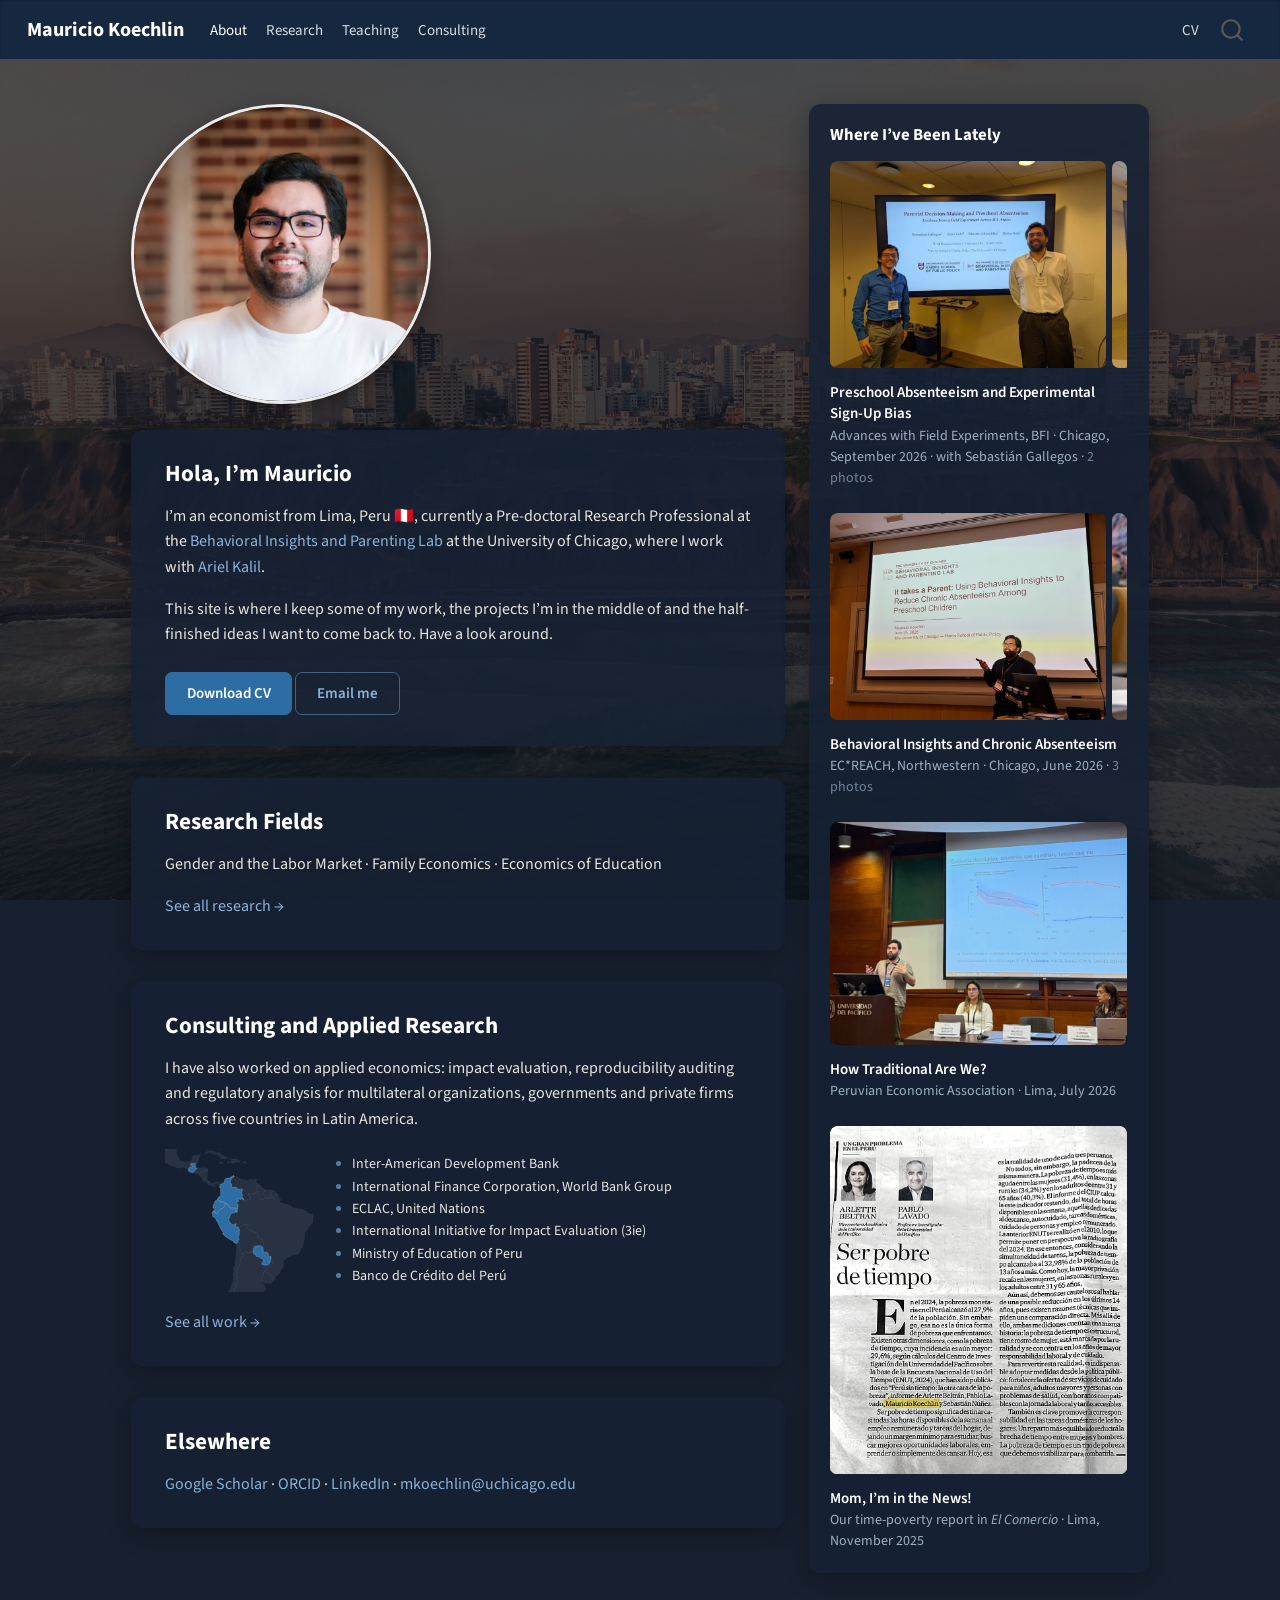
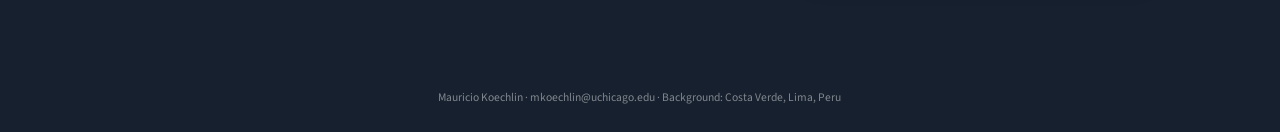
==== commit 324e10ed: "Move the background to a fixed layer behind the content iOS Safari ignores background-attachment: fi" ====
--- a/docs/index.html
+++ b/docs/index.html
@@ -41,7 +41,7 @@
 <link href="site_libs/quarto-html/quarto-syntax-highlighting-dark-0a6b7249c26820e032cb0bd839ff02b1.css" rel="stylesheet" id="quarto-text-highlighting-styles">
 <script src="site_libs/bootstrap/bootstrap.min.js"></script>
 <link href="site_libs/bootstrap/bootstrap-icons.css" rel="stylesheet">
-<link href="site_libs/bootstrap/bootstrap-e706cf80a6b3ac1a1db83b318d591a8b.min.css" rel="stylesheet" append-hash="true" id="quarto-bootstrap" data-mode="dark">
+<link href="site_libs/bootstrap/bootstrap-56ac84a69132b313c34fcb845bf79a16.min.css" rel="stylesheet" append-hash="true" id="quarto-bootstrap" data-mode="dark">
 <script id="quarto-search-options" type="application/json">{
   "location": "navbar",
   "copy-button": false,
